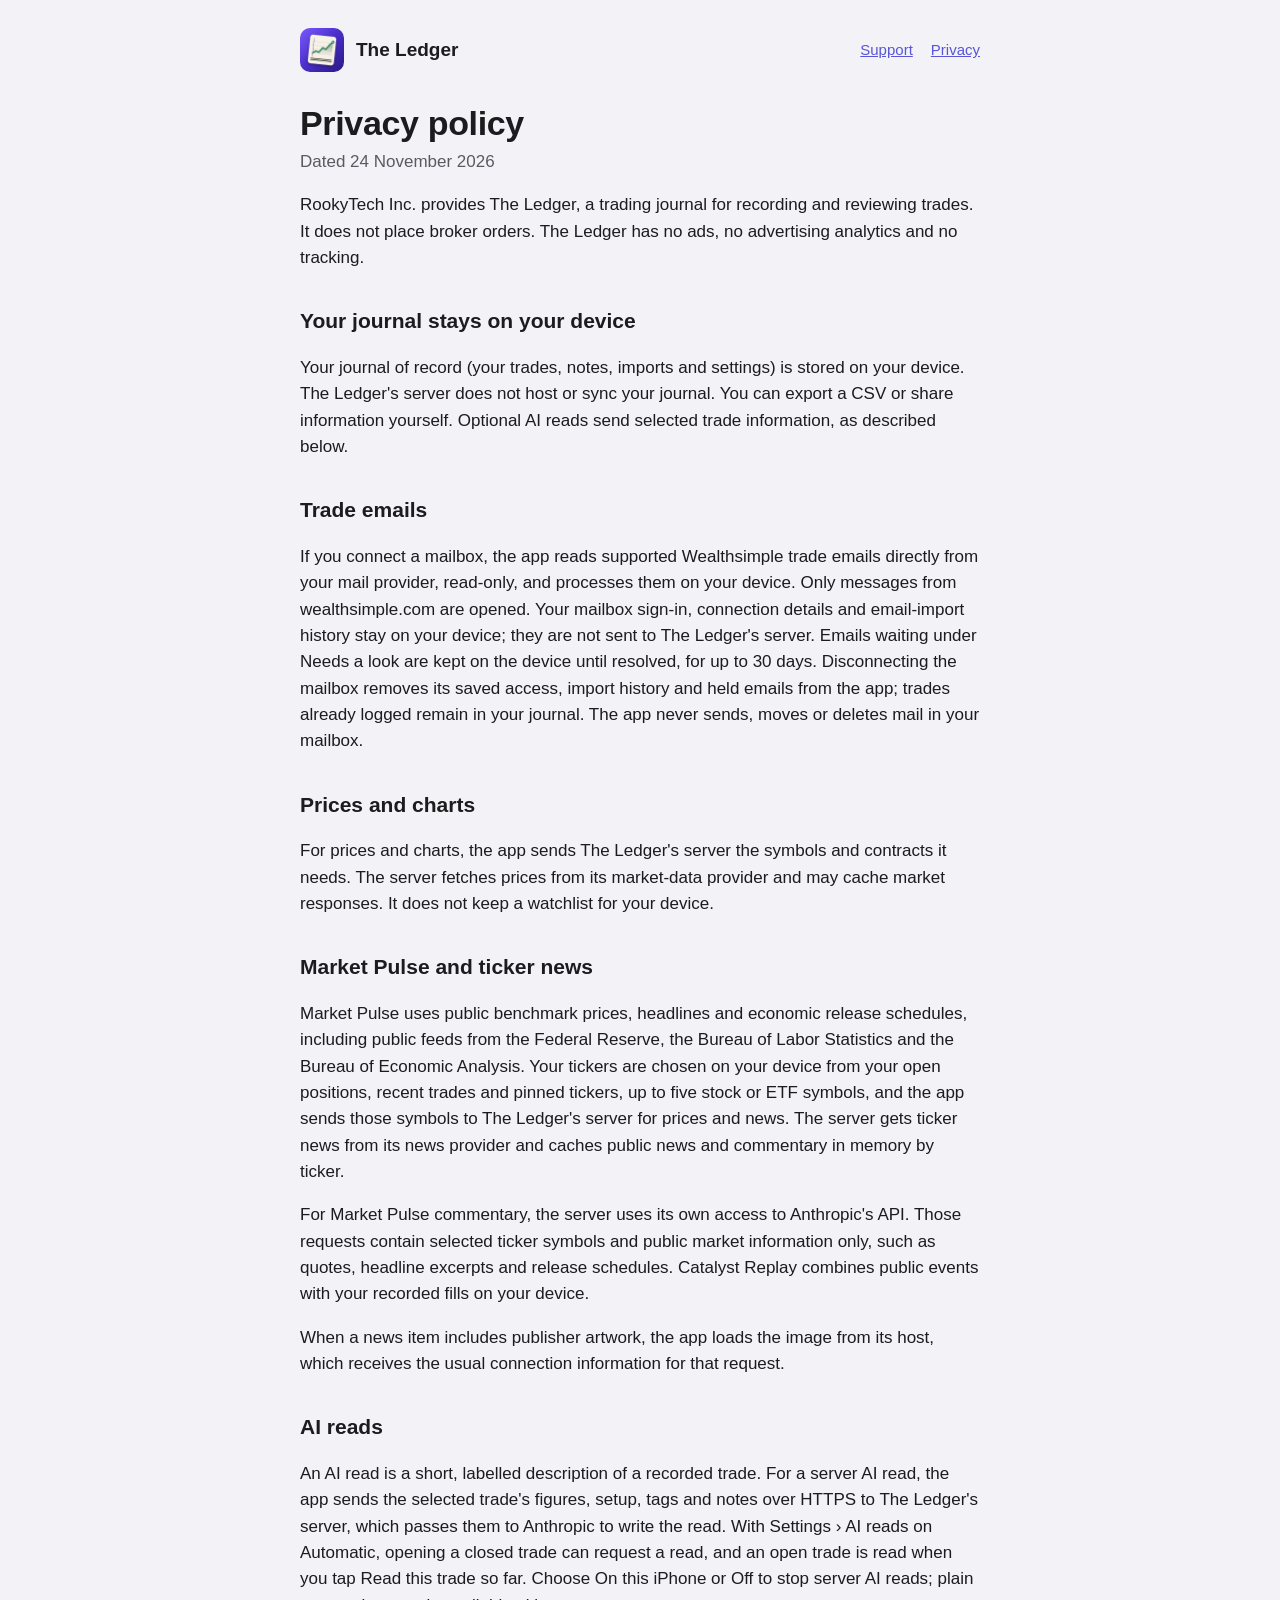
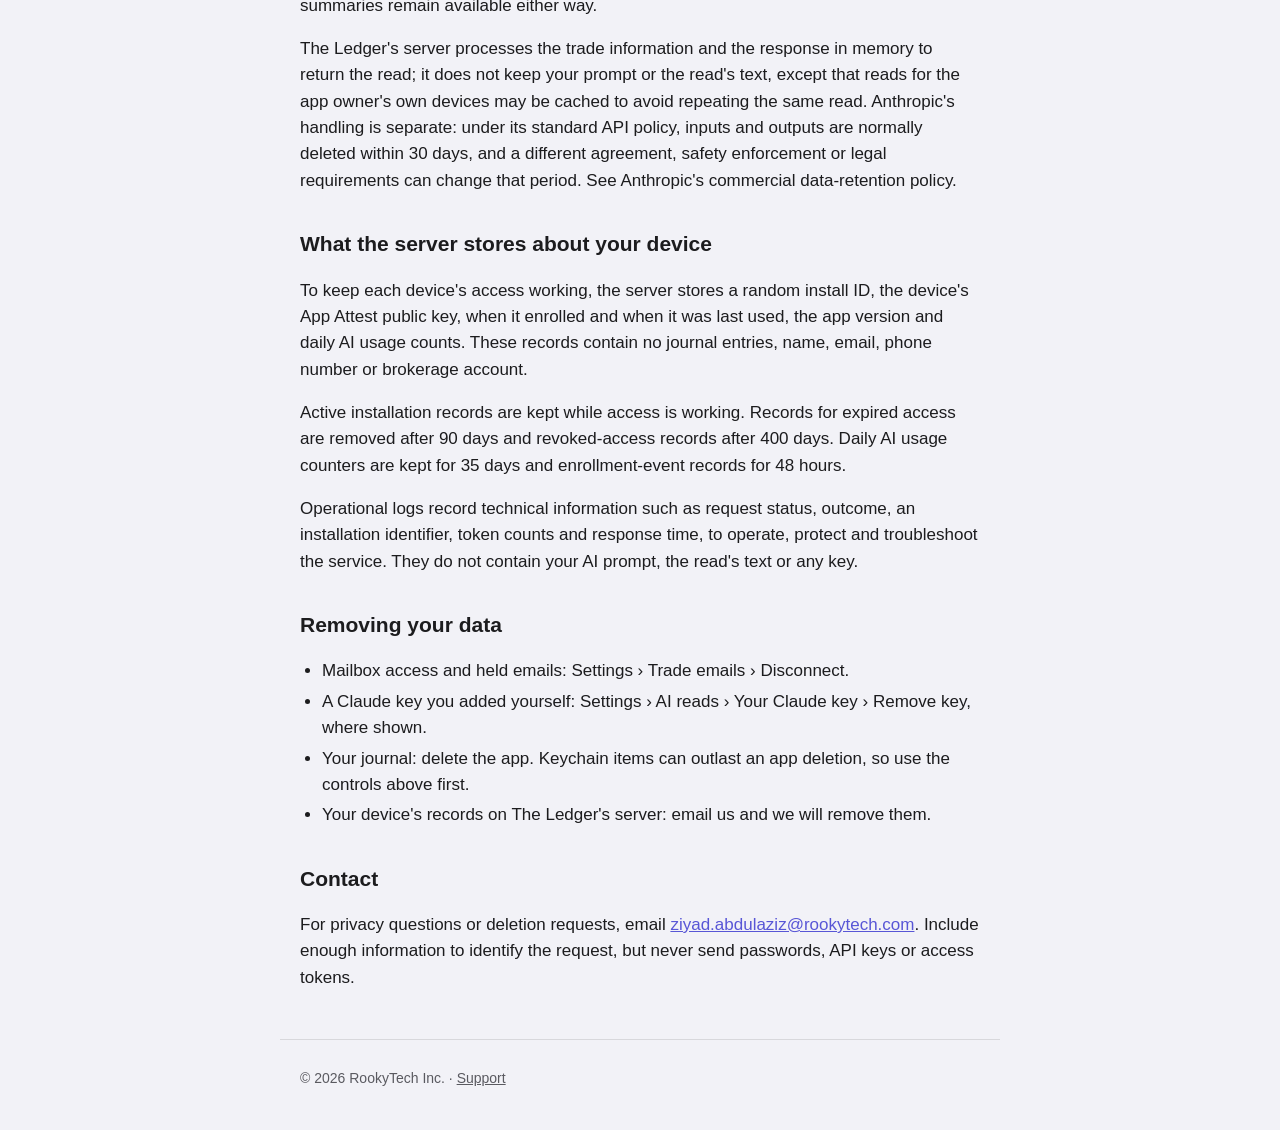
==== privacy/index.html @ d43f3d43 "The Ledger: support and privacy pages for ledger.rookytech.com Co-Authored-By: Claude Opus 5.5 <nore" ====
<!doctype html>
<html lang="en">
<head>
<meta charset="utf-8">
<meta name="viewport" content="width=device-width, initial-scale=1">
<title>Privacy Policy · The Ledger</title>
<meta name="description" content="How The Ledger, a trading journal by RookyTech Inc., handles your data.">
<link rel="icon" href="/assets/icon.png">
<link rel="stylesheet" href="/assets/site.css">
</head>
<body>
<header>
  <img src="/assets/icon.png" alt="">
  <span class="name"><a href="/">The Ledger</a></span>
  <nav><a href="/support/">Support</a><a href="/privacy/">Privacy</a></nav>
</header>
<main>
  <h1>Privacy policy</h1>
  <p class="dated">Dated 24 November 2026</p>
  <p>RookyTech Inc. provides The Ledger, a trading journal for recording and reviewing trades. It does not place broker orders. The Ledger has no ads, no advertising analytics and no tracking.</p>

  <h2>Your journal stays on your device</h2>
  <p>Your journal of record (your trades, notes, imports and settings) is stored on your device. The Ledger's server does not host or sync your journal. You can export a CSV or share information yourself. Optional AI reads send selected trade information, as described below.</p>

  <h2>Trade emails</h2>
  <p>If you connect a mailbox, the app reads supported Wealthsimple trade emails directly from your mail provider, read-only, and processes them on your device. Only messages from wealthsimple.com are opened. Your mailbox sign-in, connection details and email-import history stay on your device; they are not sent to The Ledger's server. Emails waiting under Needs a look are kept on the device until resolved, for up to 30 days. Disconnecting the mailbox removes its saved access, import history and held emails from the app; trades already logged remain in your journal. The app never sends, moves or deletes mail in your mailbox.</p>

  <h2>Prices and charts</h2>
  <p>For prices and charts, the app sends The Ledger's server the symbols and contracts it needs. The server fetches prices from its market-data provider and may cache market responses. It does not keep a watchlist for your device.</p>

  <h2>Market Pulse and ticker news</h2>
  <p>Market Pulse uses public benchmark prices, headlines and economic release schedules, including public feeds from the Federal Reserve, the Bureau of Labor Statistics and the Bureau of Economic Analysis. Your tickers are chosen on your device from your open positions, recent trades and pinned tickers, up to five stock or ETF symbols, and the app sends those symbols to The Ledger's server for prices and news. The server gets ticker news from its news provider and caches public news and commentary in memory by ticker.</p>
  <p>For Market Pulse commentary, the server uses its own access to Anthropic's API. Those requests contain selected ticker symbols and public market information only, such as quotes, headline excerpts and release schedules. Catalyst Replay combines public events with your recorded fills on your device.</p>
  <p>When a news item includes publisher artwork, the app loads the image from its host, which receives the usual connection information for that request.</p>

  <h2>AI reads</h2>
  <p>An AI read is a short, labelled description of a recorded trade. For a server AI read, the app sends the selected trade's figures, setup, tags and notes over HTTPS to The Ledger's server, which passes them to Anthropic to write the read. With Settings › AI reads on Automatic, opening a closed trade can request a read, and an open trade is read when you tap Read this trade so far. Choose On this iPhone or Off to stop server AI reads; plain summaries remain available either way.</p>
  <p>The Ledger's server processes the trade information and the response in memory to return the read; it does not keep your prompt or the read's text, except that reads for the app owner's own devices may be cached to avoid repeating the same read. Anthropic's handling is separate: under its standard API policy, inputs and outputs are normally deleted within 30 days, and a different agreement, safety enforcement or legal requirements can change that period. See Anthropic's commercial data-retention policy.</p>

  <h2>What the server stores about your device</h2>
  <p>To keep each device's access working, the server stores a random install ID, the device's App Attest public key, when it enrolled and when it was last used, the app version and daily AI usage counts. These records contain no journal entries, name, email, phone number or brokerage account.</p>
  <p>Active installation records are kept while access is working. Records for expired access are removed after 90 days and revoked-access records after 400 days. Daily AI usage counters are kept for 35 days and enrollment-event records for 48 hours.</p>
  <p>Operational logs record technical information such as request status, outcome, an installation identifier, token counts and response time, to operate, protect and troubleshoot the service. They do not contain your AI prompt, the read's text or any key.</p>

  <h2>Removing your data</h2>
  <ul>
    <li>Mailbox access and held emails: Settings › Trade emails › Disconnect.</li>
    <li>A Claude key you added yourself: Settings › AI reads › Your Claude key › Remove key, where shown.</li>
    <li>Your journal: delete the app. Keychain items can outlast an app deletion, so use the controls above first.</li>
    <li>Your device's records on The Ledger's server: email us and we will remove them.</li>
  </ul>

  <h2>Contact</h2>
  <p>For privacy questions or deletion requests, email <a href="mailto:ziyad.abdulaziz@rookytech.com">ziyad.abdulaziz@rookytech.com</a>. Include enough information to identify the request, but never send passwords, API keys or access tokens.</p>
</main>
<footer>© 2026 RookyTech Inc. · <a href="/support/">Support</a></footer>
</body>
</html>
---- assets/site.css ----
:root {
  --paper: #F2F2F7;
  --card: #FFFFFF;
  --ink: #1C1C1E;
  --ink2: #5A5A60;
  --rule: #D8D8DC;
  --accent: #5856D6;
  color-scheme: light dark;
}
@media (prefers-color-scheme: dark) {
  :root {
    --paper: #000000;
    --card: #1C1C1E;
    --ink: #F5F5F7;
    --ink2: #A1A1A8;
    --rule: #38383A;
    --accent: #8F8CFF;
  }
}
* { box-sizing: border-box; }
body {
  margin: 0;
  background: var(--paper);
  color: var(--ink);
  font: 17px/1.55 -apple-system, BlinkMacSystemFont, "SF Pro Text", "Helvetica Neue", Arial, sans-serif;
  -webkit-font-smoothing: antialiased;
}
a { color: var(--accent); }
header, main, footer { max-width: 720px; margin: 0 auto; padding: 0 20px; }
header { padding-top: 28px; display: flex; align-items: center; gap: 12px; }
header img { width: 44px; height: 44px; border-radius: 10px; }
header .name { font-weight: 600; font-size: 19px; }
header .name a { color: var(--ink); text-decoration: none; }
header nav { margin-left: auto; display: flex; gap: 18px; font-size: 15px; }
h1 { font-size: 34px; line-height: 1.15; margin: 32px 0 6px; letter-spacing: -0.01em; }
h2 { font-size: 21px; margin: 34px 0 8px; }
.dated, .lede { color: var(--ink2); margin: 0 0 8px; }
.card { background: var(--card); border: 1px solid var(--rule); border-radius: 18px; padding: 18px 20px; margin: 22px 0; }
.card p:first-child { margin-top: 0; }
.card p:last-child { margin-bottom: 0; }
ul { padding-left: 22px; }
li { margin: 4px 0; }
footer { color: var(--ink2); font-size: 14px; padding-top: 28px; padding-bottom: 40px; border-top: 1px solid var(--rule); margin-top: 48px; }
footer a { color: var(--ink2); }
@media (max-width: 480px) {
  h1 { font-size: 28px; }
  header nav { gap: 12px; }
}
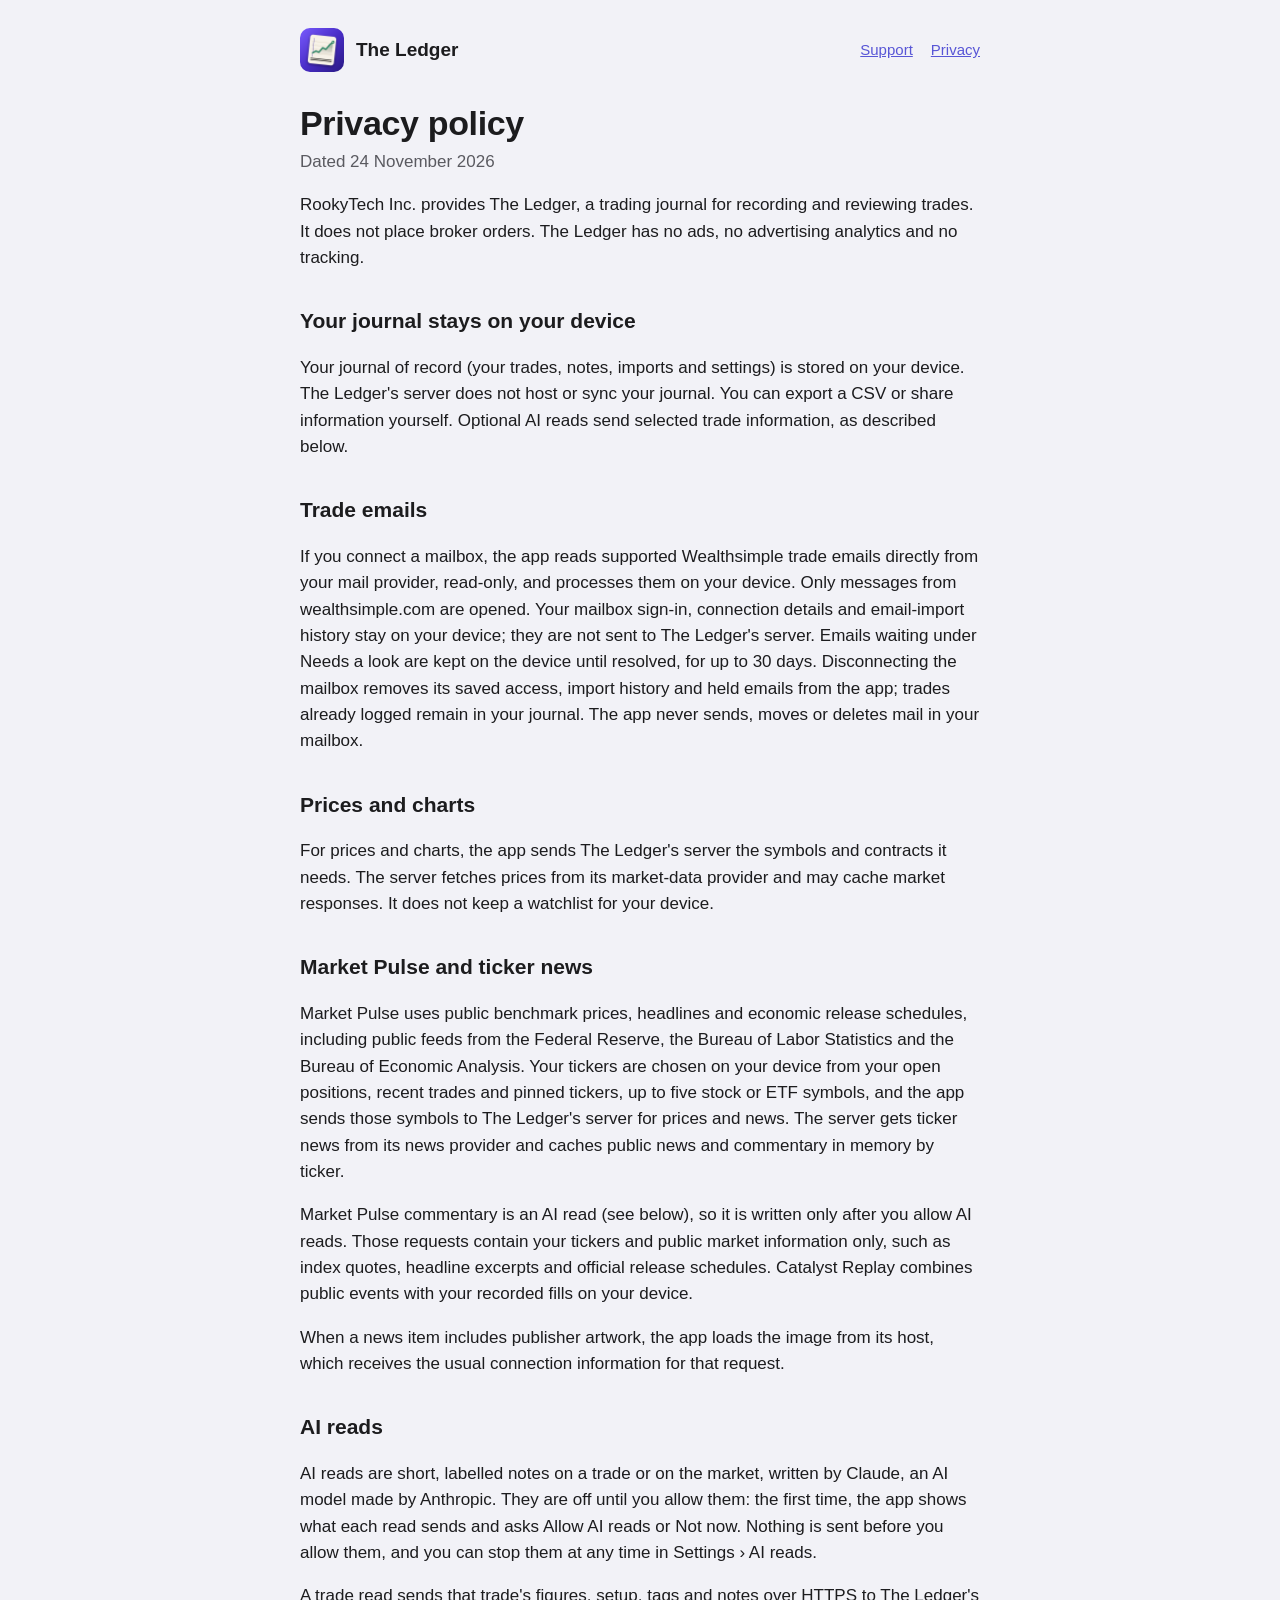
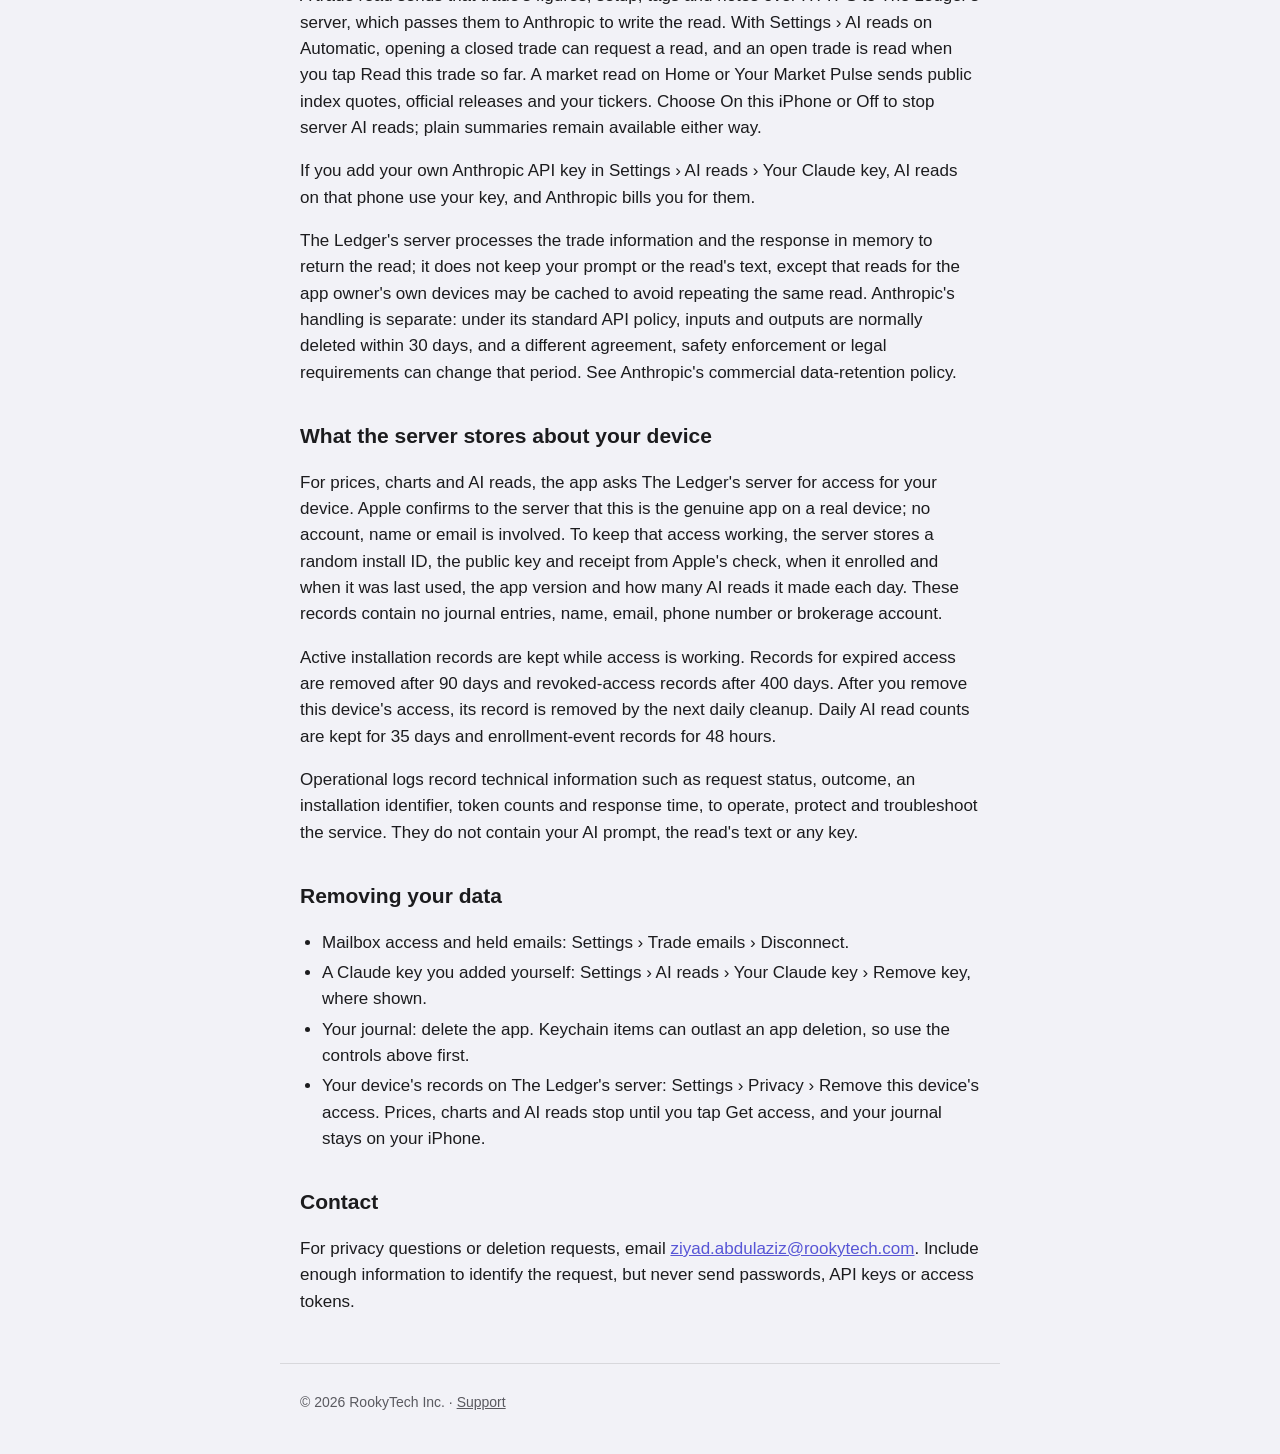
==== commit dda2cea8: "Privacy and support: build 40's AI reads (off until allowed, named Anthropic) and device access in S" ====
--- a/privacy/index.html
+++ b/privacy/index.html
@@ -30,16 +30,18 @@
 
   <h2>Market Pulse and ticker news</h2>
   <p>Market Pulse uses public benchmark prices, headlines and economic release schedules, including public feeds from the Federal Reserve, the Bureau of Labor Statistics and the Bureau of Economic Analysis. Your tickers are chosen on your device from your open positions, recent trades and pinned tickers, up to five stock or ETF symbols, and the app sends those symbols to The Ledger's server for prices and news. The server gets ticker news from its news provider and caches public news and commentary in memory by ticker.</p>
-  <p>For Market Pulse commentary, the server uses its own access to Anthropic's API. Those requests contain selected ticker symbols and public market information only, such as quotes, headline excerpts and release schedules. Catalyst Replay combines public events with your recorded fills on your device.</p>
+  <p>Market Pulse commentary is an AI read (see below), so it is written only after you allow AI reads. Those requests contain your tickers and public market information only, such as index quotes, headline excerpts and official release schedules. Catalyst Replay combines public events with your recorded fills on your device.</p>
   <p>When a news item includes publisher artwork, the app loads the image from its host, which receives the usual connection information for that request.</p>
 
   <h2>AI reads</h2>
-  <p>An AI read is a short, labelled description of a recorded trade. For a server AI read, the app sends the selected trade's figures, setup, tags and notes over HTTPS to The Ledger's server, which passes them to Anthropic to write the read. With Settings › AI reads on Automatic, opening a closed trade can request a read, and an open trade is read when you tap Read this trade so far. Choose On this iPhone or Off to stop server AI reads; plain summaries remain available either way.</p>
+  <p>AI reads are short, labelled notes on a trade or on the market, written by Claude, an AI model made by Anthropic. They are off until you allow them: the first time, the app shows what each read sends and asks Allow AI reads or Not now. Nothing is sent before you allow them, and you can stop them at any time in Settings › AI reads.</p>
+  <p>A trade read sends that trade's figures, setup, tags and notes over HTTPS to The Ledger's server, which passes them to Anthropic to write the read. With Settings › AI reads on Automatic, opening a closed trade can request a read, and an open trade is read when you tap Read this trade so far. A market read on Home or Your Market Pulse sends public index quotes, official releases and your tickers. Choose On this iPhone or Off to stop server AI reads; plain summaries remain available either way.</p>
+  <p>If you add your own Anthropic API key in Settings › AI reads › Your Claude key, AI reads on that phone use your key, and Anthropic bills you for them.</p>
   <p>The Ledger's server processes the trade information and the response in memory to return the read; it does not keep your prompt or the read's text, except that reads for the app owner's own devices may be cached to avoid repeating the same read. Anthropic's handling is separate: under its standard API policy, inputs and outputs are normally deleted within 30 days, and a different agreement, safety enforcement or legal requirements can change that period. See Anthropic's commercial data-retention policy.</p>
 
   <h2>What the server stores about your device</h2>
-  <p>To keep each device's access working, the server stores a random install ID, the device's App Attest public key, when it enrolled and when it was last used, the app version and daily AI usage counts. These records contain no journal entries, name, email, phone number or brokerage account.</p>
-  <p>Active installation records are kept while access is working. Records for expired access are removed after 90 days and revoked-access records after 400 days. Daily AI usage counters are kept for 35 days and enrollment-event records for 48 hours.</p>
+  <p>For prices, charts and AI reads, the app asks The Ledger's server for access for your device. Apple confirms to the server that this is the genuine app on a real device; no account, name or email is involved. To keep that access working, the server stores a random install ID, the public key and receipt from Apple's check, when it enrolled and when it was last used, the app version and how many AI reads it made each day. These records contain no journal entries, name, email, phone number or brokerage account.</p>
+  <p>Active installation records are kept while access is working. Records for expired access are removed after 90 days and revoked-access records after 400 days. After you remove this device's access, its record is removed by the next daily cleanup. Daily AI read counts are kept for 35 days and enrollment-event records for 48 hours.</p>
   <p>Operational logs record technical information such as request status, outcome, an installation identifier, token counts and response time, to operate, protect and troubleshoot the service. They do not contain your AI prompt, the read's text or any key.</p>
 
   <h2>Removing your data</h2>
@@ -47,7 +49,7 @@
     <li>Mailbox access and held emails: Settings › Trade emails › Disconnect.</li>
     <li>A Claude key you added yourself: Settings › AI reads › Your Claude key › Remove key, where shown.</li>
     <li>Your journal: delete the app. Keychain items can outlast an app deletion, so use the controls above first.</li>
-    <li>Your device's records on The Ledger's server: email us and we will remove them.</li>
+    <li>Your device's records on The Ledger's server: Settings › Privacy › Remove this device's access. Prices, charts and AI reads stop until you tap Get access, and your journal stays on your iPhone.</li>
   </ul>
 
   <h2>Contact</h2>
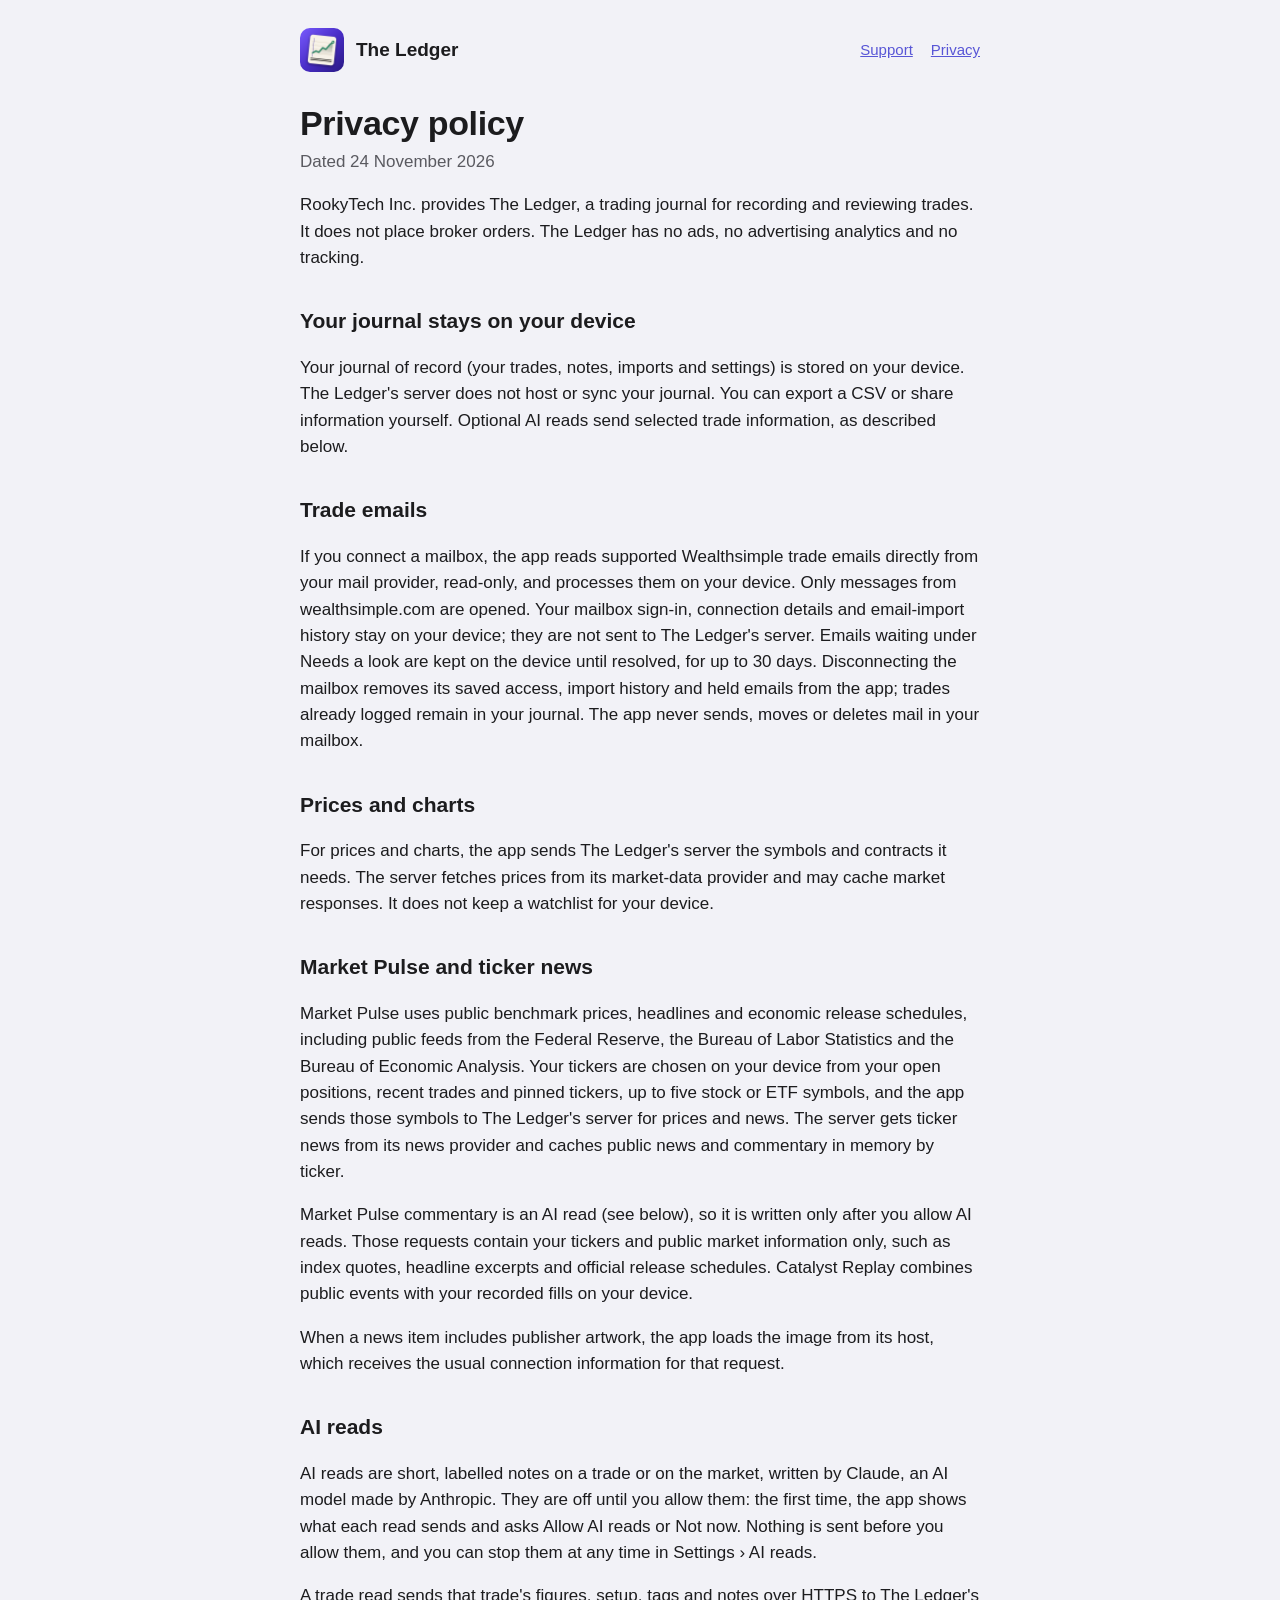
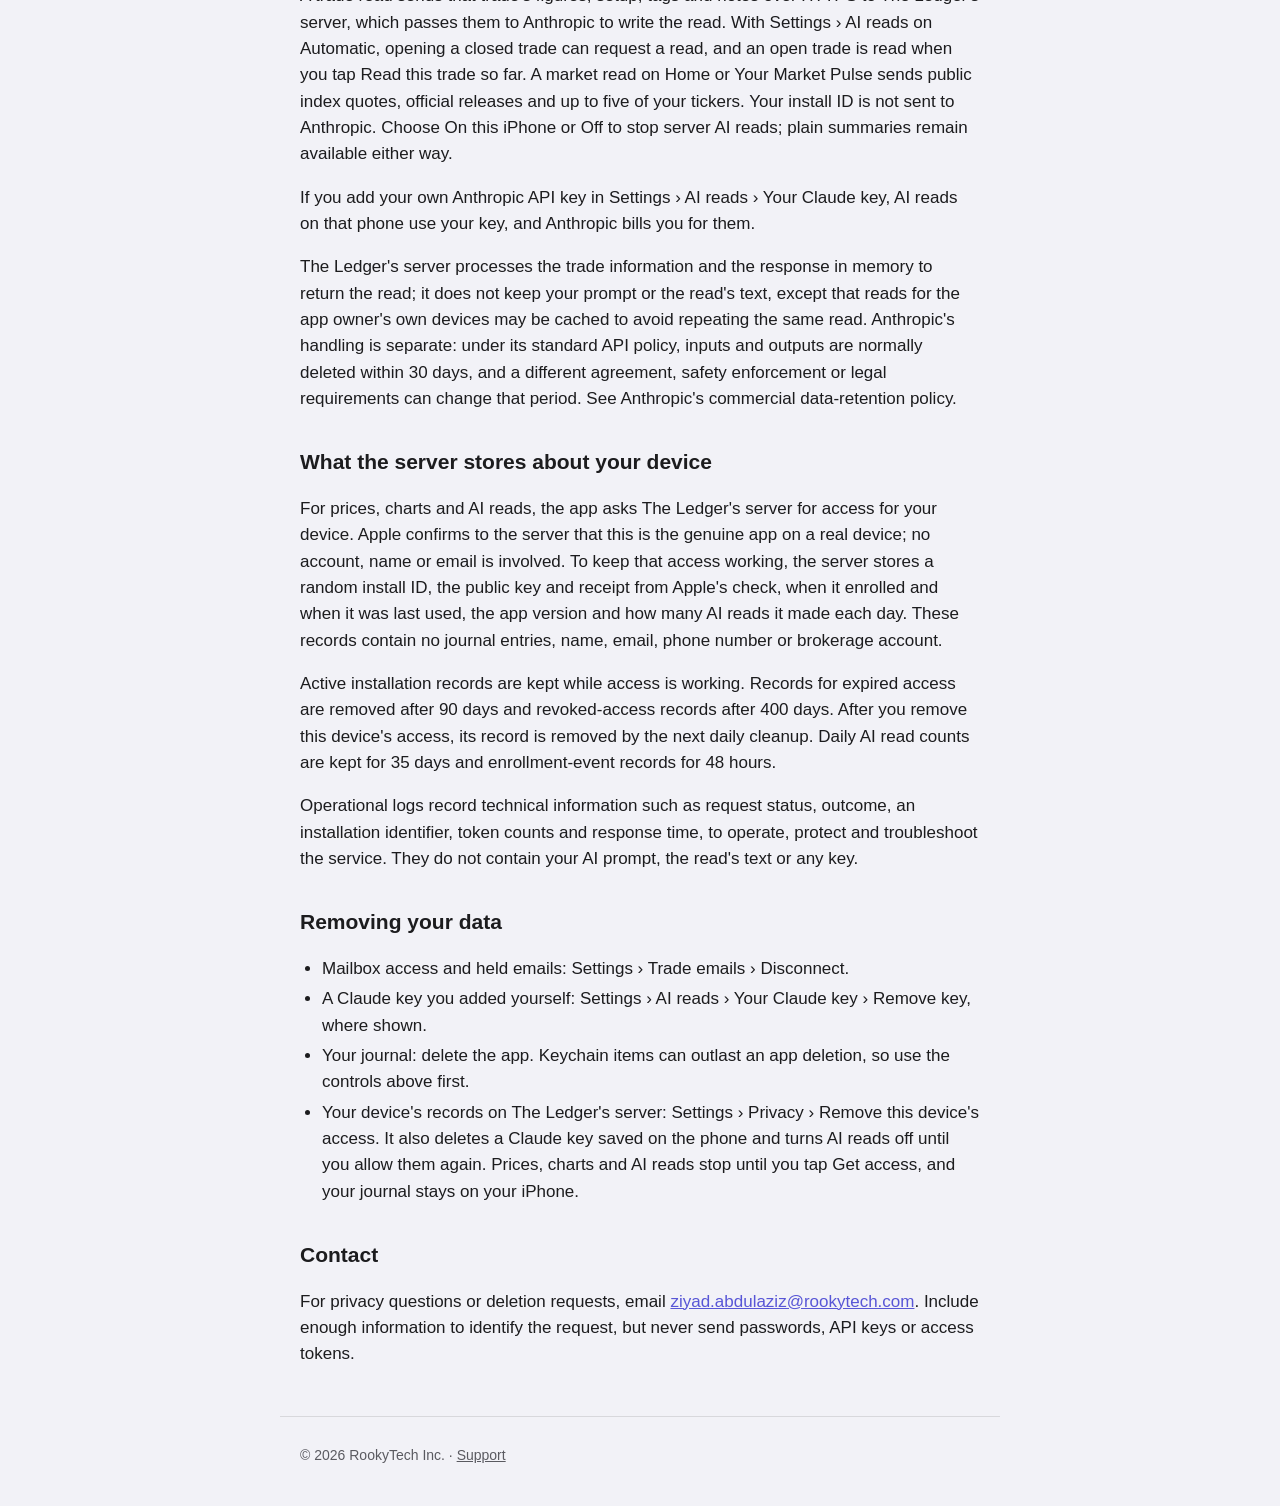
==== commit 8aed8445: "Privacy and support: five tickers, no install ID to Anthropic, removing access also clears a saved k" ====
--- a/privacy/index.html
+++ b/privacy/index.html
@@ -35,7 +35,7 @@
 
   <h2>AI reads</h2>
   <p>AI reads are short, labelled notes on a trade or on the market, written by Claude, an AI model made by Anthropic. They are off until you allow them: the first time, the app shows what each read sends and asks Allow AI reads or Not now. Nothing is sent before you allow them, and you can stop them at any time in Settings › AI reads.</p>
-  <p>A trade read sends that trade's figures, setup, tags and notes over HTTPS to The Ledger's server, which passes them to Anthropic to write the read. With Settings › AI reads on Automatic, opening a closed trade can request a read, and an open trade is read when you tap Read this trade so far. A market read on Home or Your Market Pulse sends public index quotes, official releases and your tickers. Choose On this iPhone or Off to stop server AI reads; plain summaries remain available either way.</p>
+  <p>A trade read sends that trade's figures, setup, tags and notes over HTTPS to The Ledger's server, which passes them to Anthropic to write the read. With Settings › AI reads on Automatic, opening a closed trade can request a read, and an open trade is read when you tap Read this trade so far. A market read on Home or Your Market Pulse sends public index quotes, official releases and up to five of your tickers. Your install ID is not sent to Anthropic. Choose On this iPhone or Off to stop server AI reads; plain summaries remain available either way.</p>
   <p>If you add your own Anthropic API key in Settings › AI reads › Your Claude key, AI reads on that phone use your key, and Anthropic bills you for them.</p>
   <p>The Ledger's server processes the trade information and the response in memory to return the read; it does not keep your prompt or the read's text, except that reads for the app owner's own devices may be cached to avoid repeating the same read. Anthropic's handling is separate: under its standard API policy, inputs and outputs are normally deleted within 30 days, and a different agreement, safety enforcement or legal requirements can change that period. See Anthropic's commercial data-retention policy.</p>
 
@@ -49,7 +49,7 @@
     <li>Mailbox access and held emails: Settings › Trade emails › Disconnect.</li>
     <li>A Claude key you added yourself: Settings › AI reads › Your Claude key › Remove key, where shown.</li>
     <li>Your journal: delete the app. Keychain items can outlast an app deletion, so use the controls above first.</li>
-    <li>Your device's records on The Ledger's server: Settings › Privacy › Remove this device's access. Prices, charts and AI reads stop until you tap Get access, and your journal stays on your iPhone.</li>
+    <li>Your device's records on The Ledger's server: Settings › Privacy › Remove this device's access. It also deletes a Claude key saved on the phone and turns AI reads off until you allow them again. Prices, charts and AI reads stop until you tap Get access, and your journal stays on your iPhone.</li>
   </ul>
 
   <h2>Contact</h2>
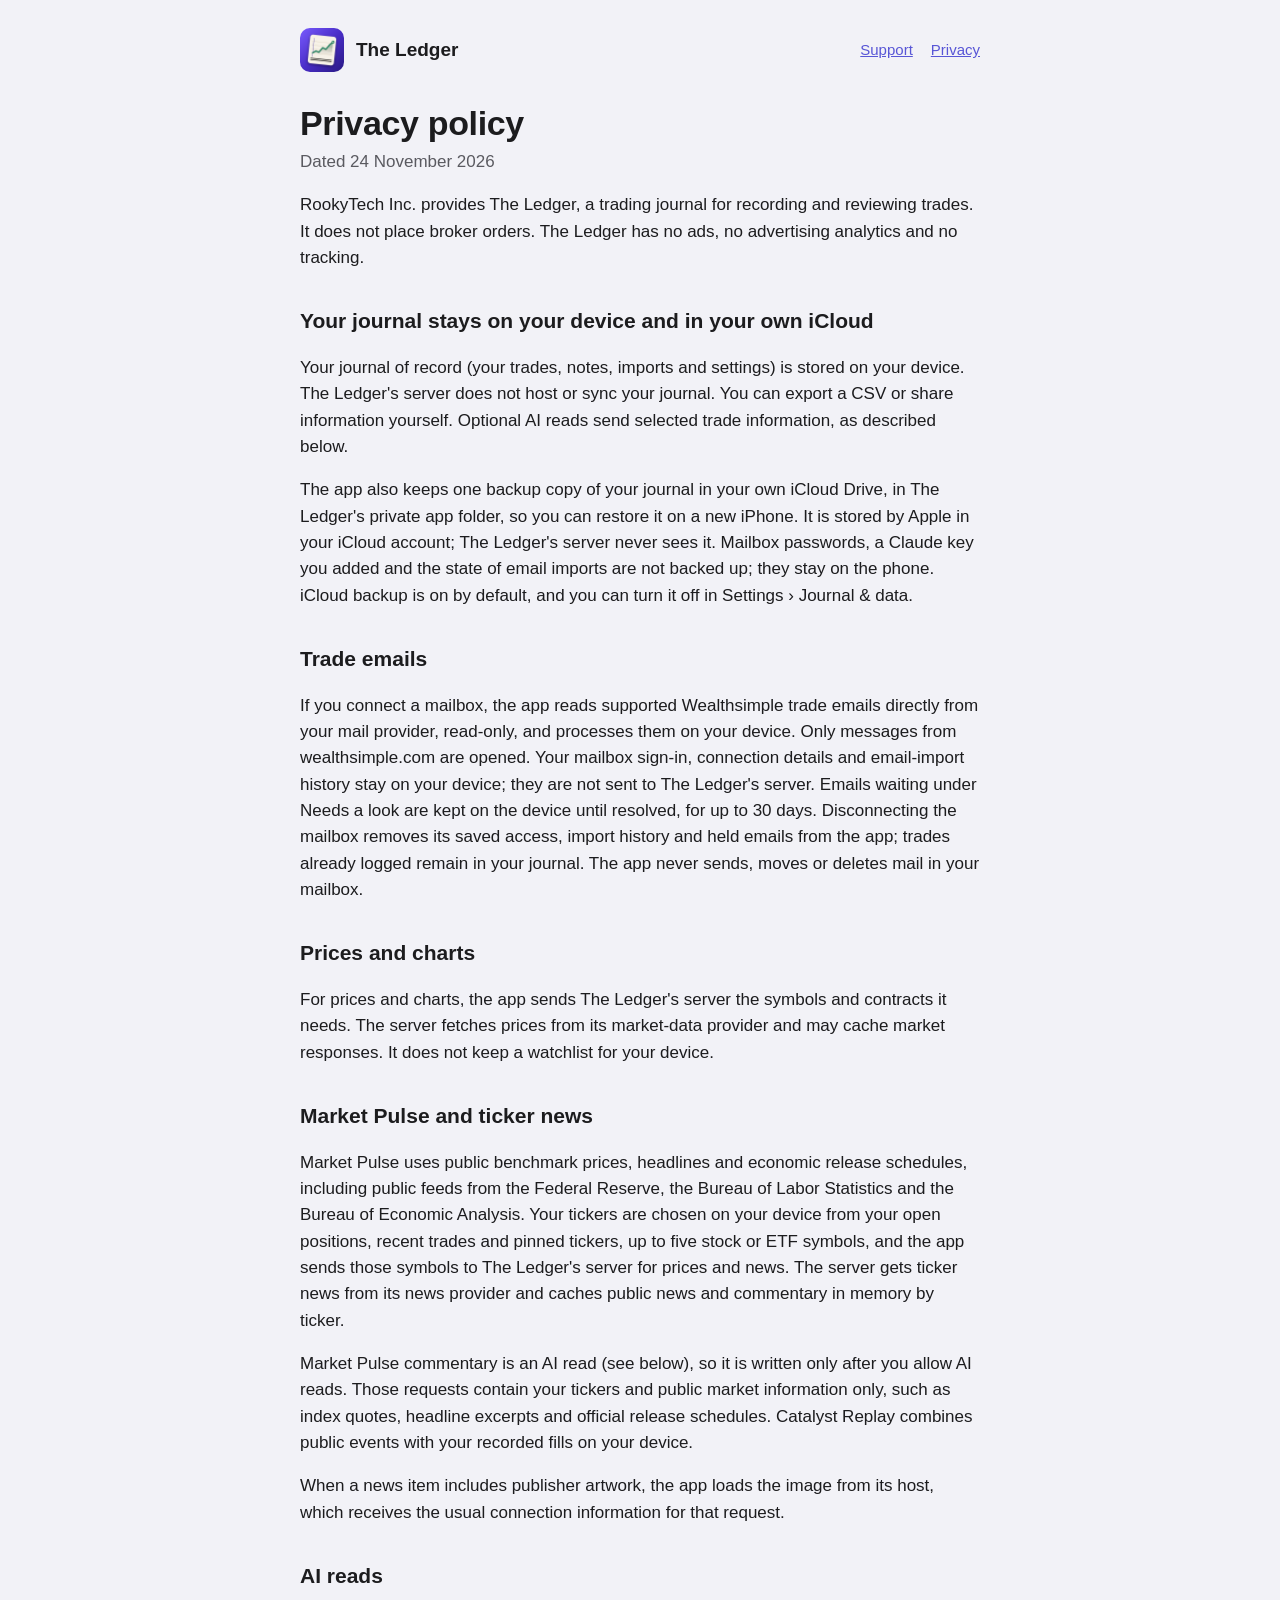
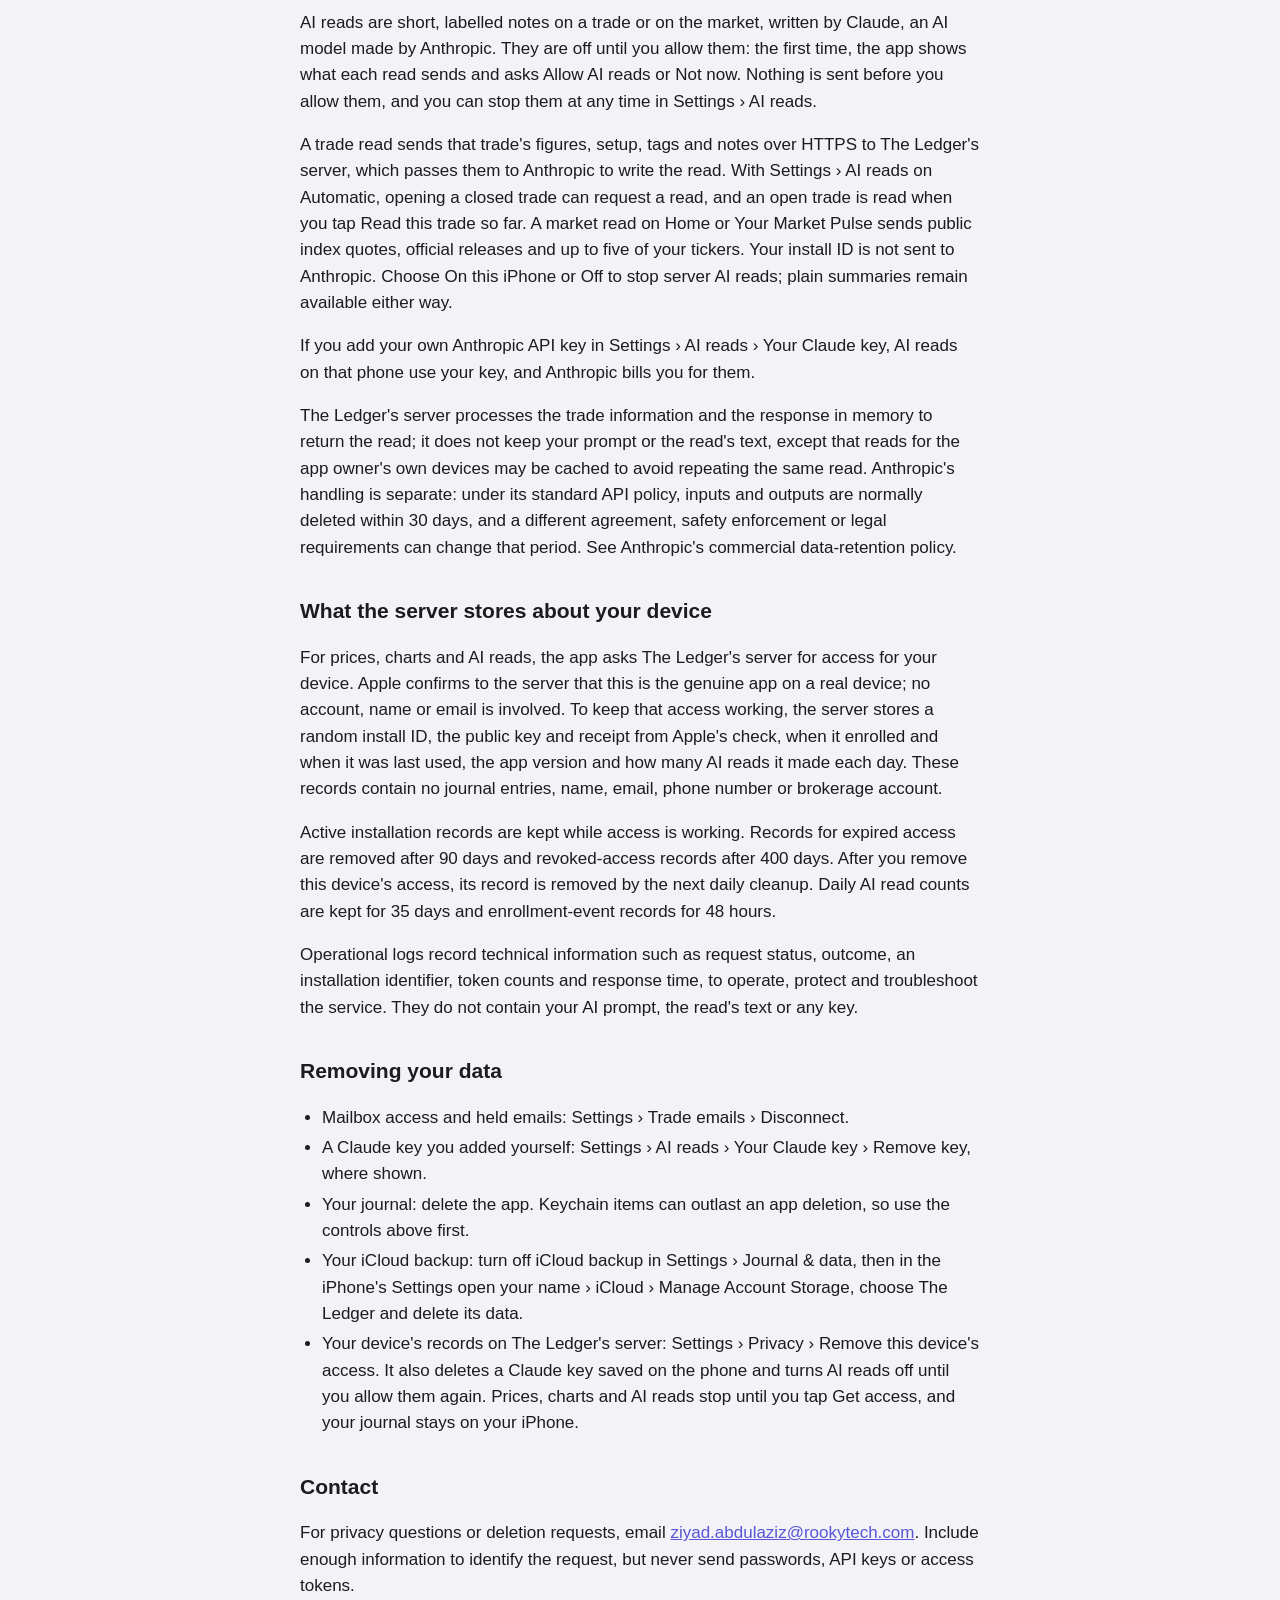
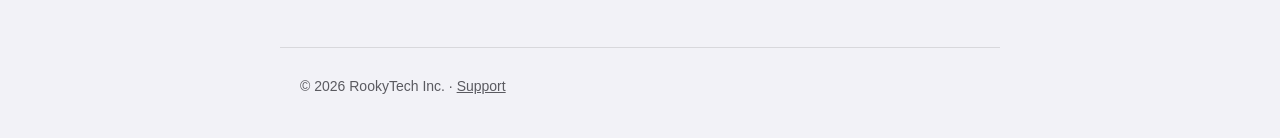
==== commit 0e10f1a3: "Privacy, support and home: the journal's backup in the person's own iCloud Drive, how to restore and" ====
--- a/privacy/index.html
+++ b/privacy/index.html
@@ -19,8 +19,9 @@
   <p class="dated">Dated 24 November 2026</p>
   <p>RookyTech Inc. provides The Ledger, a trading journal for recording and reviewing trades. It does not place broker orders. The Ledger has no ads, no advertising analytics and no tracking.</p>
 
-  <h2>Your journal stays on your device</h2>
+  <h2>Your journal stays on your device and in your own iCloud</h2>
   <p>Your journal of record (your trades, notes, imports and settings) is stored on your device. The Ledger's server does not host or sync your journal. You can export a CSV or share information yourself. Optional AI reads send selected trade information, as described below.</p>
+  <p>The app also keeps one backup copy of your journal in your own iCloud Drive, in The Ledger's private app folder, so you can restore it on a new iPhone. It is stored by Apple in your iCloud account; The Ledger's server never sees it. Mailbox passwords, a Claude key you added and the state of email imports are not backed up; they stay on the phone. iCloud backup is on by default, and you can turn it off in Settings › Journal &amp; data.</p>
 
   <h2>Trade emails</h2>
   <p>If you connect a mailbox, the app reads supported Wealthsimple trade emails directly from your mail provider, read-only, and processes them on your device. Only messages from wealthsimple.com are opened. Your mailbox sign-in, connection details and email-import history stay on your device; they are not sent to The Ledger's server. Emails waiting under Needs a look are kept on the device until resolved, for up to 30 days. Disconnecting the mailbox removes its saved access, import history and held emails from the app; trades already logged remain in your journal. The app never sends, moves or deletes mail in your mailbox.</p>
@@ -49,6 +50,7 @@
     <li>Mailbox access and held emails: Settings › Trade emails › Disconnect.</li>
     <li>A Claude key you added yourself: Settings › AI reads › Your Claude key › Remove key, where shown.</li>
     <li>Your journal: delete the app. Keychain items can outlast an app deletion, so use the controls above first.</li>
+    <li>Your iCloud backup: turn off iCloud backup in Settings › Journal &amp; data, then in the iPhone's Settings open your name › iCloud › Manage Account Storage, choose The Ledger and delete its data.</li>
     <li>Your device's records on The Ledger's server: Settings › Privacy › Remove this device's access. It also deletes a Claude key saved on the phone and turns AI reads off until you allow them again. Prices, charts and AI reads stop until you tap Get access, and your journal stays on your iPhone.</li>
   </ul>
 
